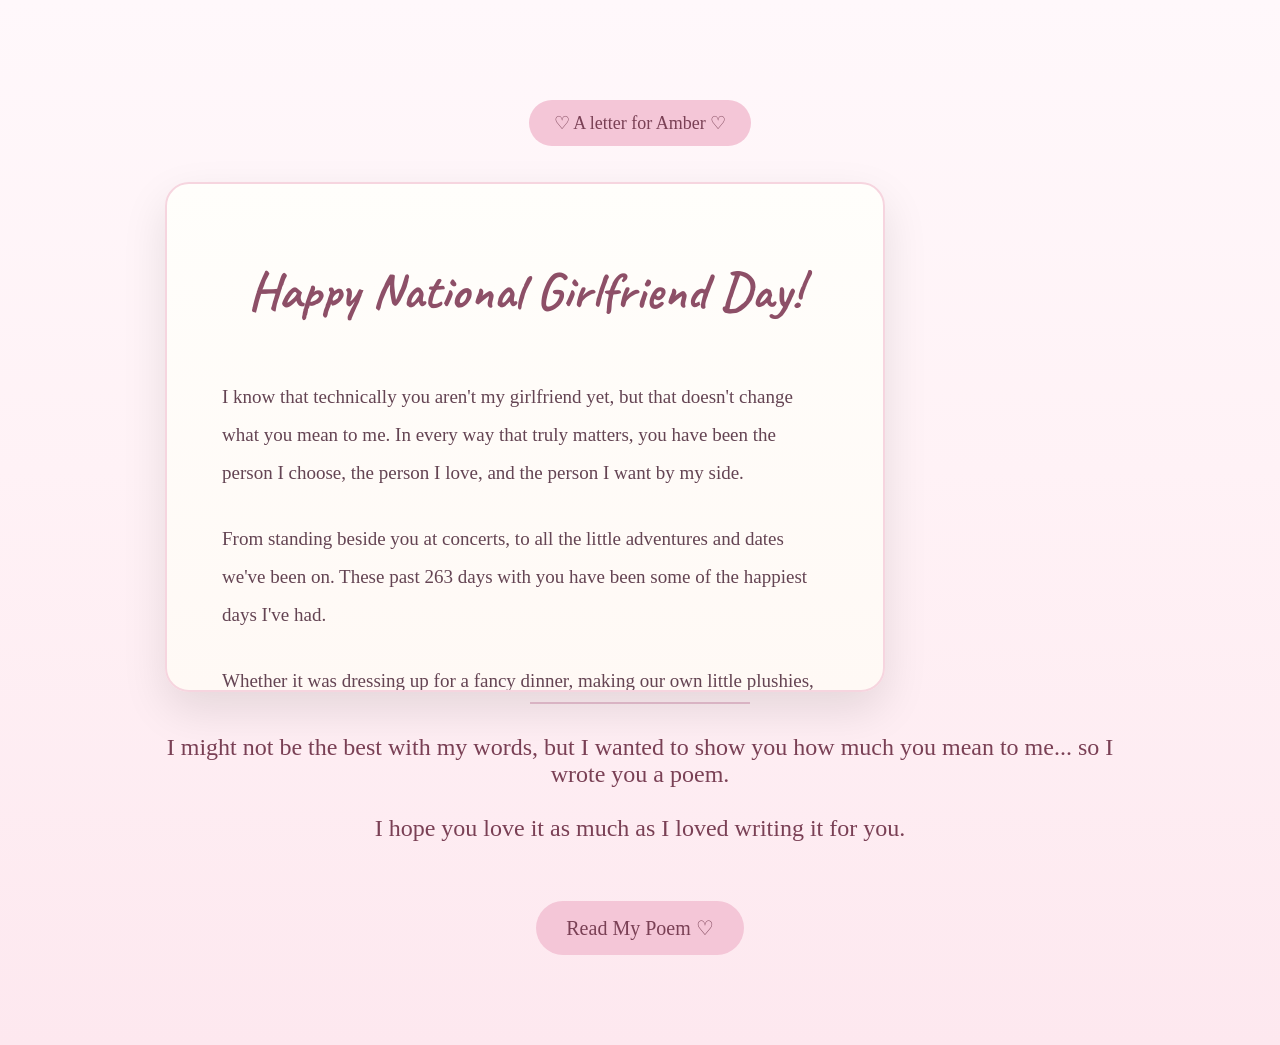
==== letter.html @ 0c2d605b "Add files via upload" ====
<!DOCTYPE html>
<html lang="en">

<head>
    <meta charset="UTF-8">
    <meta name="viewport" content="width=device-width, initial-scale=1.0">

    <title>A Letter For Amber ♡
    </title>
    <link rel="stylesheet" href="style.css">
</head>

<body>
    <div class="letter-page">
        <div class="top-message">
            <div class="bubble">
                ♡ A letter for Amber ♡
            </div>
        </div>

<br><br>

        <div class="paper">
            <h2>Happy National Girlfriend Day!</h2>
            <p>
                I know that technically you aren't my girlfriend yet, but that doesn't change what you mean to me. In every way that truly matters, you have been the person I choose, the person I love, and the person I want by my side.
            </p>

            <p>
                From standing beside you at concerts, to all the little adventures and dates we've been on. These past 263 days with you have been some of the happiest days I've had.
            </p>

            <p>
                Whether it was dressing up for a fancy dinner, making our own little plushies, spending hours surrounded by cats, every moment with you has felt special because it was with you.
            </p>

            <p>
                Some of my favourite memories aren't even the big ones though. They're the cosy nights where it's just us. Watching shows together, eating good food, laughing at games, and getting completely invested in Stardew Valley like it's our own little world.
            </p>

            <p>
                I love the comfort we have with each other - the way we can be silly, quiet, affectionate, and completely ourselves. Being with you feels easy. It feels like home.
            </p>

            <p>
                You have brought so much happiness, warmth, and love into my life. I love your kindness, your creativity, your beautiful mind, and the way you care so deeply about the people around you.
            </p>

            <p>
                I love your smile, your laugh, your little habits, and even the moments when you doubt yourself, because I know you will succeed in the end. You are someone truly special, and inshallah I can spend my life reminding you of that.
            </p>

            <p>
                I am so excited for the day I can officially call you my girlfriend. Not because a title changes anything about how I feel, but because I want the world to know you are the person I love, the person I want to grow with, and the person I want to make countless more memories with.
            </p>

            <p>
                Thank you for these incredible 263 days. Thank you for every laugh, every hug, every adventure, every late night, and every little moment that has made this year with you so beautiful.
            </p>

            <p>
                I cannot wait to see what comes next - more dates, more concerts, more travelling, more memories, and hopefully one day, a lifetime together.
            </p>

            <p>
                I love you more than I could ever properly put into words, but I hope this is a reminder of just how much you mean to me.
            </p>

            <div class="signature">

                <div class="signature-heart">♥</div>
                <p>
                    Yours, always,
                </p>

                <h3>
                    — Charlie
                </h3>
            </div>

        </div>

        <div class="bottom-message">
            <hr class="divider">
            <p>
                I might not be the best with my words, but I wanted to show you how much you mean to me... so I wrote you a poem.
                <br><br>
                I hope you love it as much as I loved writing it for you.
            </p>
            
            <a href="poem.html" class="next-button">
                Read My Poem ♡
            </a>
    </div>

</body>

</html>
---- style.css ----
@import url('https://fonts.googleapis.com/css2?family=Caveat:wght@500;700&family=Poppins:wght@300;400;500&display=swap');

body {
    margin: 0;
    min-height: 100vh;
    display: flex;
    flex-direction:column;
    justify-content: center;
    align-items: center;
    padding: 40px 20px;
    background:linear-gradient(
180deg,
#fff8fb 0%,
#fff2f6 45%,
#fde8ef 100%);
    font-family: Georgia, serif;
    color: #7a4055;
    box-sizing:border-box;
}

.container {
    text-align: center;
}

.bubble {
    display: inline-block;
    background: #f4c6d7;
    padding: 12px 25px;
    border-radius: 50px;
    font-size: 18px;
    animation: float 3s ease-in-out infinite;
}

h1 {
    font-size: 55px;
    font-weight: normal;
    margin: 35px 0;
}

.letter-container {
    margin-top: 20px;
}

.letter {
    width: 250px;
    cursor: pointer;
    border-radius: 15px;
    box-shadow: 0 15px 30px rgba(0,0,0,0.15);
    animation: float 3s ease-in-out infinite;
    transition: 0.3s;
}

.letter:hover {
    transform: scale(1.08);
}

p {
    font-size: 24px;
}

@keyframes float {
    0% {
        transform: translateY(0);
    }

    50% {
        transform: translateY(-15px);
    }

    100% {
        transform: translateY(0);
    }
}

/* LETTER PAGE */

.letter-page {
    width:90%;
    max-width:950px;
    text-align:center;
    padding:60px 0 50px;
    margin:0 auto;
}



.paper{
width:100%;
max-width:720px;
height:510px;
overflow-y:auto;
box-sizing:border-box;

background:
linear-gradient(
180deg,
#fffefb,
#fff9f5);
padding:55px;
border-radius:24px;
border:2px solid #f6d5df;
box-shadow:0 18px 45px rgba(0,0,0,.10);
position:relative;
line-height:2;
text-align:left;
animation:letterAppear 1s ease;
}

.paper h1 {
    text-align:center;
    font-size:32px;
    font-weight:normal;
    margin-bottom:35px;
}

.paper h2{
font-family:"Caveat",cursive;
font-size:52px;
text-align:center;
margin-top:0;
margin-bottom:35px;
color:#8d4f67;
}

.paper p{
font-size:19px;
line-height:2;
color:#644453;
margin-bottom:28px;
}

.signature{
text-align:center;
margin-top:50px;
}

.signature-heart{
font-size:32px;
color:#d884a5;
margin-bottom:15px;
}

.signature h3{
font-family:"Caveat",cursive;
font-size:42px;
font-weight:normal;
margin-top:10px;
color:#8d4f67;
}

.top-message h1{
font-family:"Caveat",cursive;
font-size:56px;
margin:18px 0 10px;
color:#8d4f67;
}

.top-message p{
font-family:"Poppins",sans-serif;
font-weight:300;
font-size:18px;
opacity:.85;
line-height:1.8;
max-width:560px;
margin:auto;
}

@keyframes letterAppear{

from{

opacity:0;

transform:
translateY(30px)
scale(.97);

}

to{

opacity:1;

transform:
translateY(0)
scale(1);

}

}

.next-button {
    display:inline-block;
    margin-top:35px;
    background:#f4c6d7;
    padding:15px 30px;
    border-radius:50px;
    text-decoration:none;
    color:#7a4055;
    font-size:20px;
    transition:0.3s;
}



.next-button:hover {
    transform:scale(1.05);
}

.poem-paper{
text-align:center;
width:fit-content;
max-width:95vw;
height:auto;
min-height:520px;
overflow:visible;
padding:45px 50px;
padding-bottom:25px;
margin:30px auto;
box-sizing:border-box;
}

.poem{
font-family:"Caveat",cursive;
font-size:40px;
line-height:1.8;
color:#7f4b63;
padding:0;
white-space: nowrap;
box-sizing: border-box;
}

.poem p{
margin:18px 0;
white-space: nowrap;
}

.divider{

    width:220px; 
    border:none;
    border-top:2px solid #e8bfd0;
    margin:10px auto 30px;
}

.poem-container {
    width:100%;
    margin:0 auto;
    text-align:center;
}

body.long-page {
    justify-content:flex-start;
}

.poem-paper .bottom-message p {
    margin-bottom: 0;
}
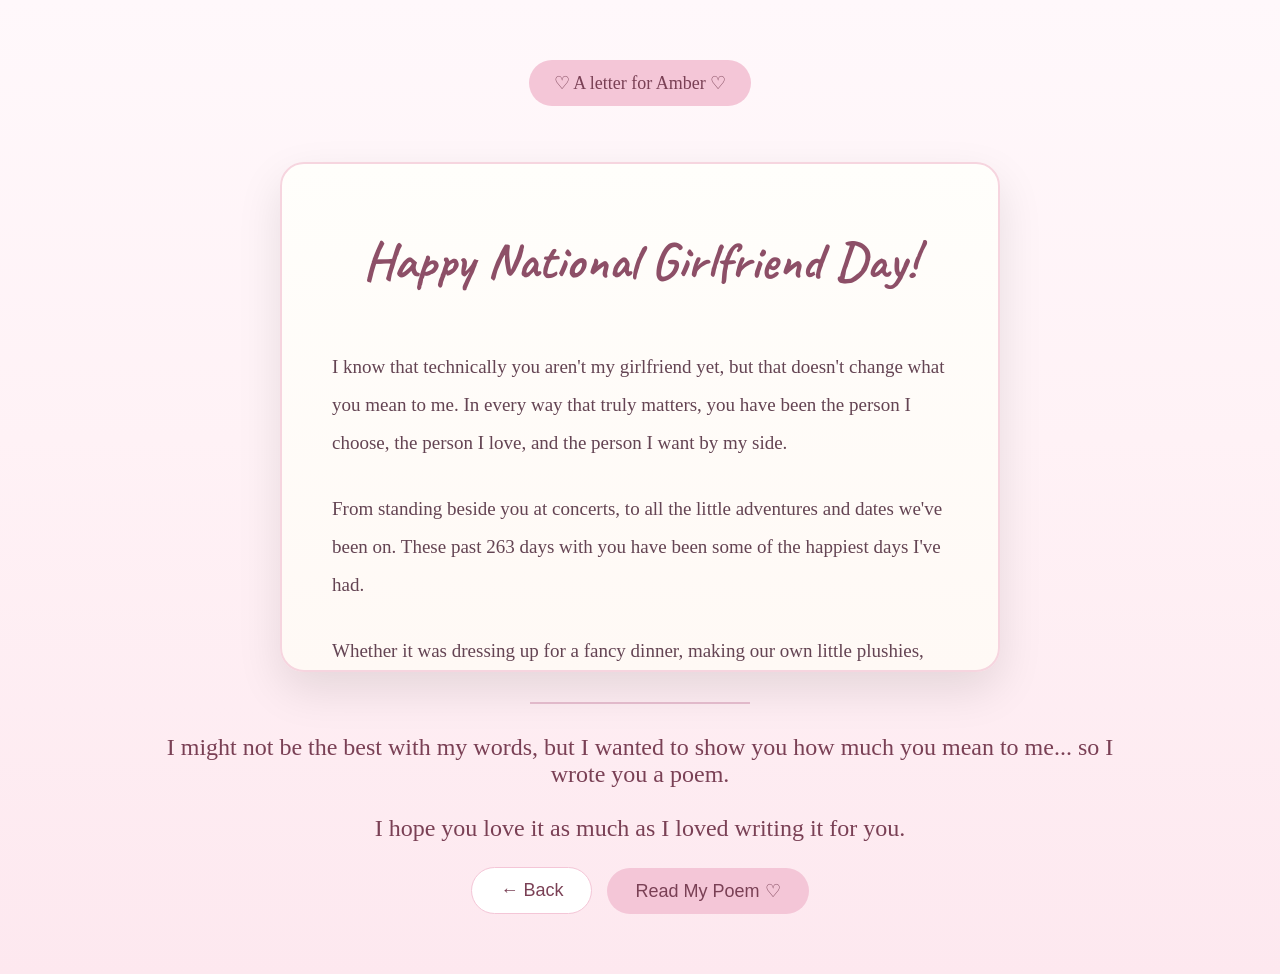
==== commit e874bfb2: "Add files via upload" ====
--- a/letter.html
+++ b/letter.html
@@ -67,7 +67,6 @@
             </p>
 
             <div class="signature">
-
                 <div class="signature-heart">♥</div>
                 <p>
                     Yours, always,
@@ -87,10 +86,13 @@
                 <br><br>
                 I hope you love it as much as I loved writing it for you.
             </p>
-            
-            <a href="poem.html" class="next-button">
+            <div class="button-container">
+                <a href="index.html" class="back-button">← Back</a>
+                <a href="poem.html" class="next-button">
                 Read My Poem ♡
             </a>
+            </div>
+            
     </div>
 
 </body>
--- a/style.css
+++ b/style.css
@@ -75,14 +75,16 @@
 /* LETTER PAGE */
 
 .letter-page {
-    width:90%;
+    width:100%;
     max-width:950px;
+    display:flex;
+    flex-direction:column;
+    align-items:center;
+    justify-content:center;
     text-align:center;
-    padding:60px 0 50px;
+    padding:20px 0;
     margin:0 auto;
 }
-
-
 
 .paper{
 width:100%;
@@ -90,19 +92,15 @@
 height:510px;
 overflow-y:auto;
 box-sizing:border-box;
-
-background:
-linear-gradient(
-180deg,
-#fffefb,
-#fff9f5);
-padding:55px;
+background:linear-gradient(180deg,#fffefb,#fff9f5);
+padding:45px 50px;
 border-radius:24px;
 border:2px solid #f6d5df;
 box-shadow:0 18px 45px rgba(0,0,0,.10);
 position:relative;
 line-height:2;
 text-align:left;
+margin:20px auto;
 animation:letterAppear 1s ease;
 }
 
@@ -189,21 +187,37 @@
 
 }
 
-.next-button {
+.button-container {
+    display: flex;
+    gap: 15px;
+    justify-content:center;
+    align-items:center;
+    margin-top: 25px;
+    flex-wrap:wrap;
+}
+
+.next-button, .back-button {
     display:inline-block;
-    margin-top:35px;
-    background:#f4c6d7;
-    padding:15px 30px;
+    padding:12px 28px;
     border-radius:50px;
     text-decoration:none;
+    font-size:18px;
+    font-family: "Poppins", sans-serif;
+    transition:0.s;
+}
+
+    .next-button {
+    background:#f4c6d7;
     color:#7a4055;
-    font-size:20px;
-    transition:0.3s;
-}
-
-
-
-.next-button:hover {
+}
+
+.back-button {
+    background: #ffffff;
+    color:#7a4055;
+    border: 1.5px solid #f4c6d7;
+}
+
+.next-button:hover, .back-button:hover {
     transform:scale(1.05);
 }
 
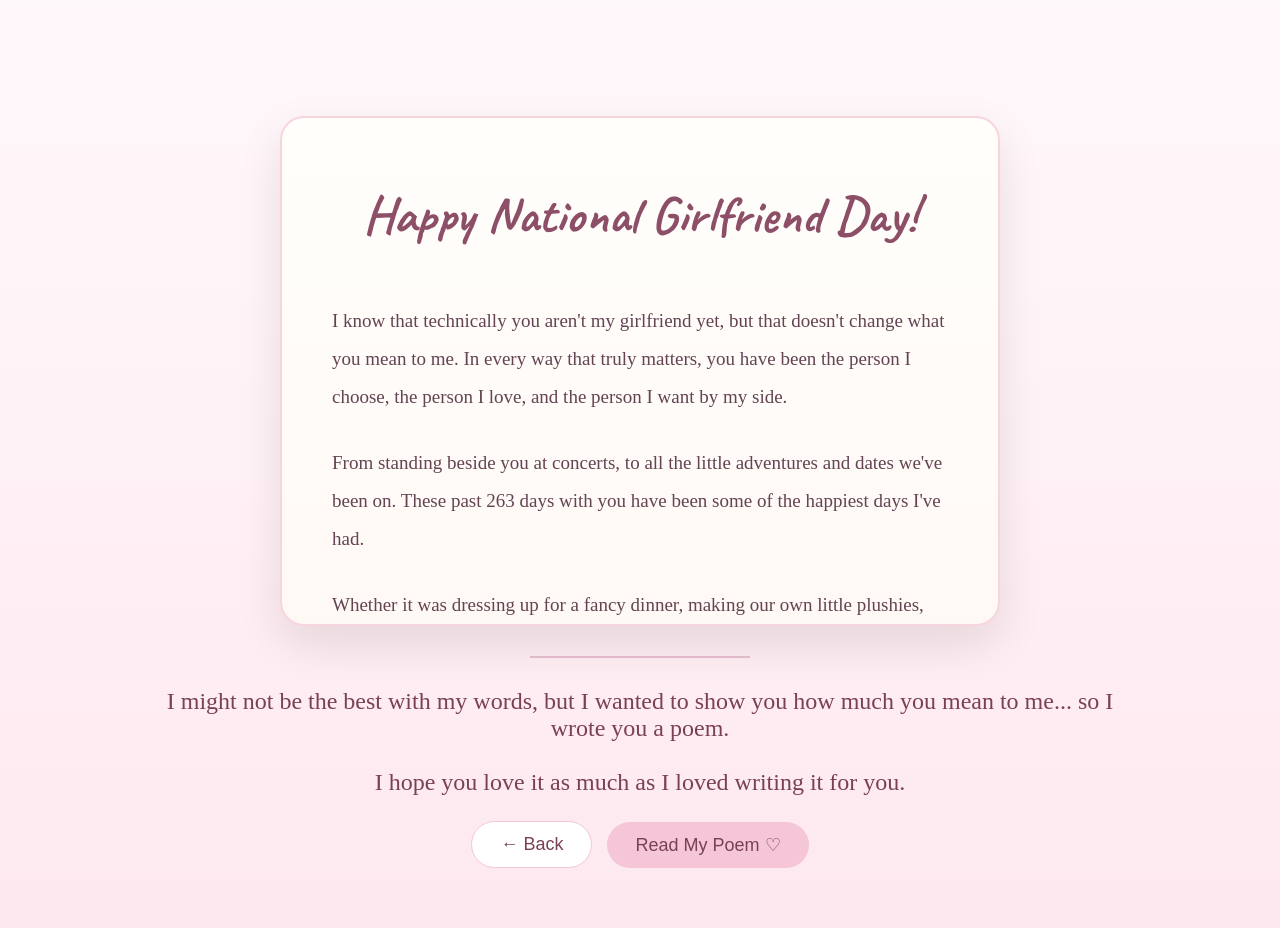
==== commit 6d49925d: "Add files via upload" ====
--- a/letter.html
+++ b/letter.html
@@ -13,9 +13,6 @@
 <body>
     <div class="letter-page">
         <div class="top-message">
-            <div class="bubble">
-                ♡ A letter for Amber ♡
-            </div>
         </div>
 
 <br><br>
